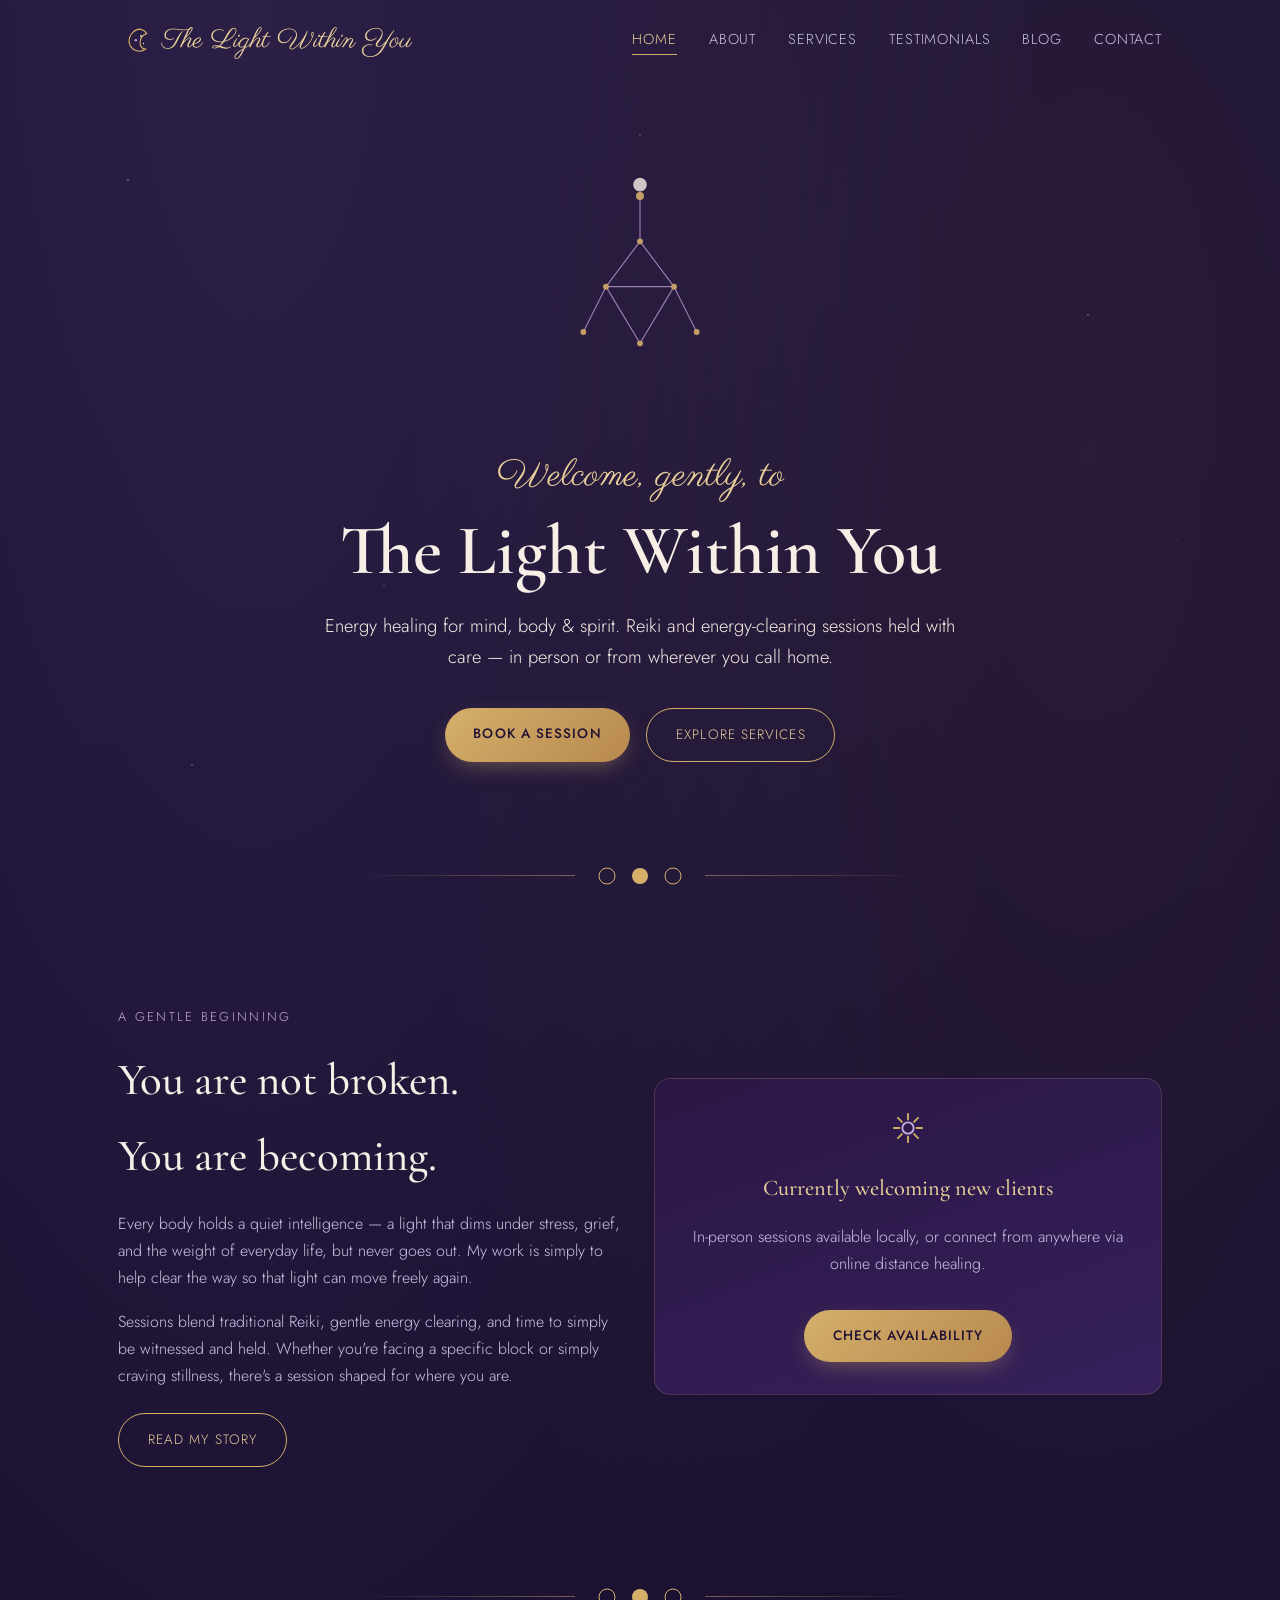
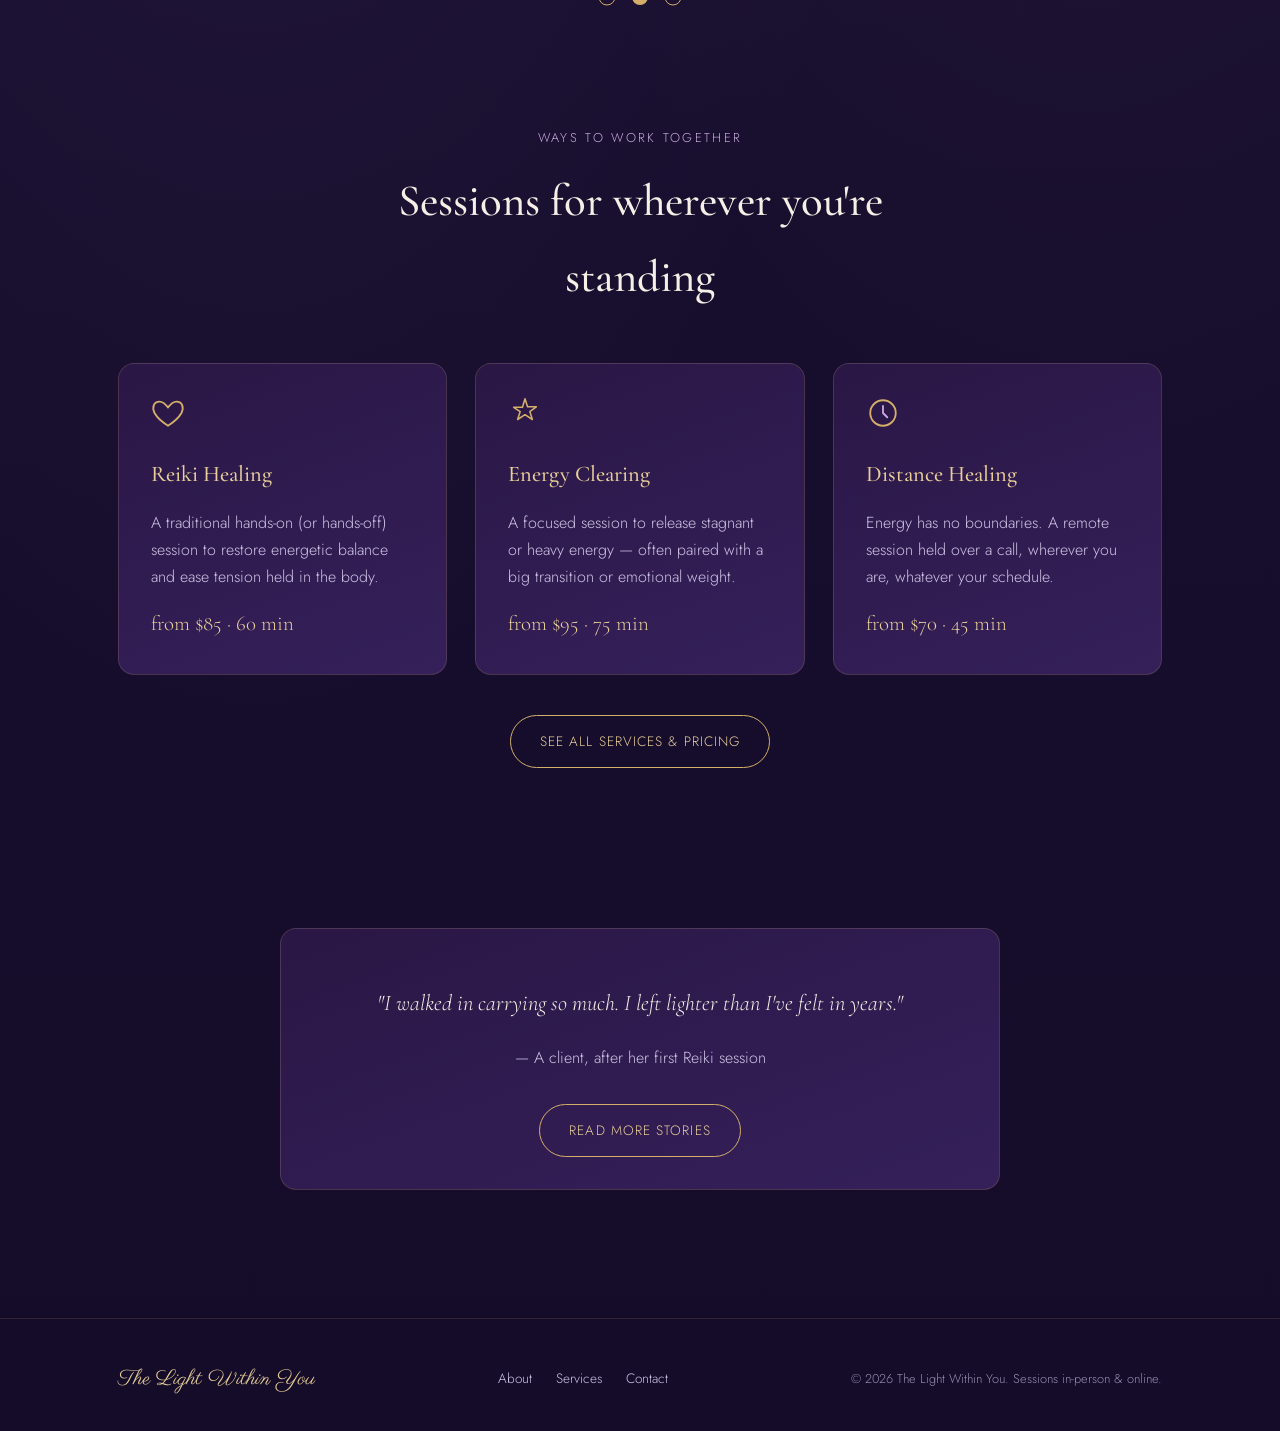
==== index.html @ 7da82b03 "Add files via upload" ====
<!DOCTYPE html>
<html lang="en">
<head>
<meta charset="UTF-8">
<meta name="viewport" content="width=device-width, initial-scale=1.0">
<title>The Light Within You — Energy Healing for Mind, Body &amp; Spirit</title>
<meta name="description" content="Reiki and energy healing sessions, in-person and online. Find the light within you.">
<link rel="preconnect" href="https://fonts.googleapis.com">
<link href="https://fonts.googleapis.com/css2?family=Cormorant+Garamond:wght@400;500;600&family=Parisienne&family=Jost:wght@300;400;500&display=swap" rel="stylesheet">
<link rel="stylesheet" href="styles.css">
</head>
<body>

<header class="site-header">
  <div class="nav-inner">
    <a href="index.html" class="logo-lockup">
      <svg viewBox="0 0 40 40" fill="none" xmlns="http://www.w3.org/2000/svg">
        <path d="M24 6C17 8 13 14 13 20c0 6.6 5.4 12 12 12 3 0 5.7-1.1 7.8-2.9C29.6 30.6 26 26.7 26 22c0-5 3.3-9.2 7.8-10.7C31.8 8 28.1 6 24 6Z" stroke="#d4af6a" stroke-width="1.3" stroke-linejoin="round"/>
        <circle cx="21" cy="19" r="1.4" fill="#c9a9e0"/>
        <circle cx="27" cy="14" r="1" fill="#f5efe6"/>
        <circle cx="30" cy="23" r="0.8" fill="#f5efe6"/>
      </svg>
      <span class="logo-word">The Light Within You</span>
    </a>
    <button class="nav-toggle" aria-label="Toggle menu" aria-expanded="false">&#9776;</button>
    <nav class="main-nav">
      <a href="index.html" class="active">Home</a>
      <a href="about.html">About</a>
      <a href="services.html">Services</a>
      <a href="testimonials.html">Testimonials</a>
      <a href="blog.html">Blog</a>
      <a href="contact.html">Contact</a>
    </nav>
  </div>
</header>

<main>
  <!-- HERO -->
  <section class="hero">
    <div class="wrap">
      <svg class="constellation" viewBox="0 0 300 220" fill="none" xmlns="http://www.w3.org/2000/svg" aria-hidden="true">
        <!-- seated figure traced as constellation lines -->
        <g stroke="#c9a9e0" stroke-width="1" stroke-linecap="round" opacity="0.8">
          <line x1="150" y1="30" x2="150" y2="70"/>
          <line x1="150" y1="70" x2="120" y2="110"/>
          <line x1="150" y1="70" x2="180" y2="110"/>
          <line x1="120" y1="110" x2="100" y2="150"/>
          <line x1="180" y1="110" x2="200" y2="150"/>
          <line x1="120" y1="110" x2="180" y2="110"/>
          <line x1="120" y1="110" x2="150" y2="160"/>
          <line x1="180" y1="110" x2="150" y2="160"/>
        </g>
        <g fill="#d4af6a">
          <circle cx="150" cy="30" r="3.5"/>
          <circle cx="150" cy="70" r="2.6"/>
          <circle cx="120" cy="110" r="2.6"/>
          <circle cx="180" cy="110" r="2.6"/>
          <circle cx="100" cy="150" r="2.6"/>
          <circle cx="200" cy="150" r="2.6"/>
          <circle cx="150" cy="160" r="2.6"/>
        </g>
        <circle cx="150" cy="20" r="6" fill="#f5efe6" opacity="0.9"/>
      </svg>

      <span class="script">Welcome, gently, to</span>
      <h1>The Light Within You</h1>
      <p class="lede" style="margin-left:auto;margin-right:auto;">
        Energy healing for mind, body &amp; spirit. Reiki and energy-clearing sessions
        held with care — in person or from wherever you call home.
      </p>
      <div class="cta-row">
        <a href="contact.html" class="btn btn-primary">Book a Session</a>
        <a href="services.html" class="btn btn-ghost">Explore Services</a>
      </div>
    </div>
  </section>

  <div class="wrap">
    <div class="moon-divider" aria-hidden="true">
      <span class="line"></span>
      <span class="phases">
        <svg viewBox="0 0 20 20"><circle cx="10" cy="10" r="8" fill="none" stroke="#d4af6a" stroke-width="1"/><path d="M10 2a8 8 0 000 16 6 6 0 010-16Z" fill="#d4af6a"/></svg>
        <svg viewBox="0 0 20 20"><circle cx="10" cy="10" r="8" fill="#d4af6a"/></svg>
        <svg viewBox="0 0 20 20"><circle cx="10" cy="10" r="8" fill="none" stroke="#d4af6a" stroke-width="1"/><path d="M10 2a8 8 0 010 16 6 6 0 000-16Z" fill="#d4af6a"/></svg>
      </span>
      <span class="line right"></span>
    </div>
  </div>

  <!-- INTRO / PHILOSOPHY -->
  <section>
    <div class="wrap">
      <div class="grid grid-2" style="align-items:center;">
        <div>
          <span class="eyebrow">A gentle beginning</span>
          <h2>You are not broken.<br>You are becoming.</h2>
          <p>
            Every body holds a quiet intelligence — a light that dims under stress,
            grief, and the weight of everyday life, but never goes out. My work is
            simply to help clear the way so that light can move freely again.
          </p>
          <p>
            Sessions blend traditional Reiki, gentle energy clearing, and time to
            simply be witnessed and held. Whether you're facing a specific block or
            simply craving stillness, there's a session shaped for where you are.
          </p>
          <a href="about.html" class="btn btn-ghost" style="margin-top:0.5rem;">Read My Story</a>
        </div>
        <div class="card center">
          <svg class="icon" style="margin:0 auto 1rem;" viewBox="0 0 24 24" fill="none"><path d="M12 2v4M12 18v4M4.9 4.9l2.8 2.8M16.3 16.3l2.8 2.8M2 12h4M18 12h4M4.9 19.1l2.8-2.8M16.3 7.7l2.8-2.8" stroke="#d4af6a" stroke-width="1.3" stroke-linecap="round"/><circle cx="12" cy="12" r="4" stroke="#c9a9e0" stroke-width="1.3"/></svg>
          <h3>Currently welcoming new clients</h3>
          <p>In-person sessions available locally, or connect from anywhere via online distance healing.</p>
          <a href="contact.html" class="btn btn-primary" style="margin-top:1rem;">Check Availability</a>
        </div>
      </div>
    </div>
  </section>

  <div class="wrap">
    <div class="moon-divider" aria-hidden="true">
      <span class="line"></span>
      <span class="phases">
        <svg viewBox="0 0 20 20"><circle cx="10" cy="10" r="8" fill="none" stroke="#d4af6a" stroke-width="1"/><path d="M10 2a8 8 0 000 16 6 6 0 010-16Z" fill="#d4af6a"/></svg>
        <svg viewBox="0 0 20 20"><circle cx="10" cy="10" r="8" fill="#d4af6a"/></svg>
        <svg viewBox="0 0 20 20"><circle cx="10" cy="10" r="8" fill="none" stroke="#d4af6a" stroke-width="1"/><path d="M10 2a8 8 0 010 16 6 6 0 000-16Z" fill="#d4af6a"/></svg>
      </span>
      <span class="line right"></span>
    </div>
  </div>

  <!-- SERVICES PREVIEW -->
  <section>
    <div class="wrap">
      <div class="section-head">
        <span class="eyebrow">Ways to work together</span>
        <h2>Sessions for wherever you're standing</h2>
      </div>
      <div class="grid grid-3">
        <div class="card">
          <svg class="icon" viewBox="0 0 24 24" fill="none"><path d="M12 21s-7-4.5-9.5-9C.5 8 2 4 6 4c2 0 4 1.5 6 4 2-2.5 4-4 6-4 4 0 5.5 4 3.5 8-2.5 4.5-9.5 9-9.5 9Z" stroke="#d4af6a" stroke-width="1.3"/></svg>
          <h3>Reiki Healing</h3>
          <p>A traditional hands-on (or hands-off) session to restore energetic balance and ease tension held in the body.</p>
          <span class="price">from $85 · 60 min</span>
        </div>
        <div class="card">
          <svg class="icon" viewBox="0 0 24 24" fill="none"><path d="M12 2l1.8 5.6H20l-4.6 3.4 1.8 5.6L12 13.2 6.8 16.6l1.8-5.6L4 8h6.2L12 2Z" stroke="#d4af6a" stroke-width="1.1" stroke-linejoin="round"/></svg>
          <h3>Energy Clearing</h3>
          <p>A focused session to release stagnant or heavy energy — often paired with a big transition or emotional weight.</p>
          <span class="price">from $95 · 75 min</span>
        </div>
        <div class="card">
          <svg class="icon" viewBox="0 0 24 24" fill="none"><circle cx="12" cy="12" r="9" stroke="#d4af6a" stroke-width="1.3"/><path d="M12 7v5l3 3" stroke="#c9a9e0" stroke-width="1.3" stroke-linecap="round"/></svg>
          <h3>Distance Healing</h3>
          <p>Energy has no boundaries. A remote session held over a call, wherever you are, whatever your schedule.</p>
          <span class="price">from $70 · 45 min</span>
        </div>
      </div>
      <div class="center" style="margin-top:2.5rem;">
        <a href="services.html" class="btn btn-ghost">See All Services &amp; Pricing</a>
      </div>
    </div>
  </section>

  <!-- TESTIMONIAL PREVIEW -->
  <section>
    <div class="wrap">
      <div class="card" style="max-width:720px;margin:0 auto;text-align:center;">
        <p style="font-family:var(--font-display);font-size:1.4rem;color:var(--cream);font-style:italic;">
          "I walked in carrying so much. I left lighter than I've felt in years."
        </p>
        <p class="muted" style="margin-top:1rem;">— A client, after her first Reiki session</p>
        <a href="testimonials.html" class="btn btn-ghost" style="margin-top:1rem;">Read More Stories</a>
      </div>
    </div>
  </section>
</main>

<footer class="site-footer">
  <div class="wrap footer-inner">
    <span class="logo-word" style="font-size:1.3rem;">The Light Within You</span>
    <nav class="footer-links">
      <a href="about.html">About</a>
      <a href="services.html">Services</a>
      <a href="contact.html">Contact</a>
    </nav>
    <span class="footer-note">&copy; 2026 The Light Within You. Sessions in-person &amp; online.</span>
  </div>
</footer>

<script src="script.js"></script>
</body>
</html>
---- styles.css ----
/* ============================================
   The Light Within You — Shared Stylesheet
   ============================================ */

:root {
  --bg-deep: #1b1035;
  --bg-plum: #2a1745;
  --bg-plum-light: #35205a;
  --violet: #3d1f6b;
  --gold: #d4af6a;
  --gold-soft: #e8cf9a;
  --lavender: #c9a9e0;
  --cream: #f5efe6;
  --cream-dim: #cfc3e6;

  --font-display: "Cormorant Garamond", serif;
  --font-script: "Parisienne", cursive;
  --font-body: "Jost", sans-serif;

  --max-width: 1100px;
}

* { box-sizing: border-box; }

html { scroll-behavior: smooth; }

body {
  margin: 0;
  background:
    radial-gradient(ellipse at 20% 0%, rgba(201, 169, 224, 0.10), transparent 55%),
    radial-gradient(ellipse at 85% 15%, rgba(212, 175, 106, 0.08), transparent 45%),
    linear-gradient(180deg, var(--bg-deep) 0%, #150c29 100%);
  color: var(--cream);
  font-family: var(--font-body);
  font-weight: 300;
  line-height: 1.7;
  min-height: 100vh;
  position: relative;
  overflow-x: hidden;
}

/* ambient stars */
body::before {
  content: "";
  position: fixed;
  inset: 0;
  pointer-events: none;
  background-image:
    radial-gradient(1.5px 1.5px at 10% 20%, rgba(245,239,230,0.55), transparent),
    radial-gradient(1px 1px at 30% 65%, rgba(245,239,230,0.4), transparent),
    radial-gradient(1.5px 1.5px at 50% 15%, rgba(212,175,106,0.5), transparent),
    radial-gradient(1px 1px at 70% 80%, rgba(245,239,230,0.35), transparent),
    radial-gradient(1.5px 1.5px at 85% 35%, rgba(245,239,230,0.5), transparent),
    radial-gradient(1px 1px at 92% 60%, rgba(212,175,106,0.4), transparent),
    radial-gradient(1.5px 1.5px at 15% 85%, rgba(245,239,230,0.4), transparent),
    radial-gradient(1px 1px at 60% 45%, rgba(245,239,230,0.3), transparent);
  background-size: 100% 100%;
  z-index: 0;
  opacity: 0.9;
}

@media (prefers-reduced-motion: no-preference) {
  body::before { animation: twinkle 7s ease-in-out infinite alternate; }
}
@keyframes twinkle {
  0% { opacity: 0.55; }
  100% { opacity: 1; }
}

a { color: inherit; text-decoration: none; }

img { max-width: 100%; display: block; }

.wrap {
  max-width: var(--max-width);
  margin: 0 auto;
  padding: 0 1.75rem;
  position: relative;
  z-index: 1;
}

/* ---------- Header / Nav ---------- */
header.site-header {
  position: relative;
  z-index: 5;
  padding: 1.5rem 0;
}

.nav-inner {
  max-width: var(--max-width);
  margin: 0 auto;
  padding: 0 1.75rem;
  display: flex;
  align-items: center;
  justify-content: space-between;
}

.logo-lockup {
  display: flex;
  align-items: center;
  gap: 0.6rem;
}

.logo-lockup svg { width: 34px; height: 34px; }

.logo-word {
  font-family: var(--font-script);
  font-size: 1.7rem;
  color: var(--gold-soft);
  line-height: 1;
}

nav.main-nav {
  display: flex;
  gap: 2rem;
  font-family: var(--font-body);
  font-size: 0.9rem;
  letter-spacing: 0.06em;
  text-transform: uppercase;
}

nav.main-nav a {
  color: var(--cream-dim);
  transition: color 0.25s ease;
  position: relative;
  padding-bottom: 4px;
}

nav.main-nav a::after {
  content: "";
  position: absolute;
  left: 0; right: 0; bottom: 0;
  height: 1px;
  background: var(--gold);
  transform: scaleX(0);
  transform-origin: left;
  transition: transform 0.3s ease;
}

nav.main-nav a:hover,
nav.main-nav a.active {
  color: var(--gold-soft);
}
nav.main-nav a:hover::after,
nav.main-nav a.active::after { transform: scaleX(1); }

.nav-toggle {
  display: none;
  background: none;
  border: 1px solid var(--gold);
  color: var(--gold-soft);
  border-radius: 6px;
  width: 42px;
  height: 38px;
  font-size: 1.2rem;
  cursor: pointer;
}

@media (max-width: 780px) {
  nav.main-nav {
    position: absolute;
    top: 70px;
    left: 1rem;
    right: 1rem;
    background: var(--bg-plum);
    border: 1px solid rgba(212,175,106,0.25);
    border-radius: 12px;
    flex-direction: column;
    gap: 0;
    padding: 0.5rem 0;
    display: none;
  }
  nav.main-nav.open { display: flex; }
  nav.main-nav a { padding: 0.9rem 1.25rem; }
  .nav-toggle { display: block; }
}

/* ---------- Buttons ---------- */
.btn {
  display: inline-block;
  font-family: var(--font-body);
  font-size: 0.85rem;
  letter-spacing: 0.08em;
  text-transform: uppercase;
  padding: 0.9rem 1.8rem;
  border-radius: 999px;
  transition: all 0.3s ease;
  cursor: pointer;
  border: 1px solid var(--gold);
}

.btn-primary {
  background: linear-gradient(135deg, var(--gold) 0%, #b8894f 100%);
  color: #201033;
  font-weight: 500;
  border: none;
  box-shadow: 0 8px 24px -8px rgba(212,175,106,0.5);
}
.btn-primary:hover { transform: translateY(-2px); box-shadow: 0 12px 28px -8px rgba(212,175,106,0.65); }

.btn-ghost {
  color: var(--gold-soft);
  background: transparent;
}
.btn-ghost:hover { background: rgba(212,175,106,0.1); }

/* ---------- Section basics ---------- */
section { position: relative; z-index: 1; padding: 5rem 0; }

.eyebrow {
  font-family: var(--font-body);
  font-size: 0.8rem;
  letter-spacing: 0.18em;
  text-transform: uppercase;
  color: var(--lavender);
  margin-bottom: 0.9rem;
  display: block;
}

h1, h2, h3 { font-family: var(--font-display); font-weight: 500; color: var(--cream); margin: 0 0 1rem; }
h1 { font-size: clamp(2.6rem, 6vw, 4.4rem); line-height: 1.05; font-weight: 600; }
h2 { font-size: clamp(2rem, 4vw, 2.8rem); }
h3 { font-size: 1.4rem; color: var(--gold-soft); }

p { color: var(--cream-dim); }
p.lede { font-size: 1.15rem; color: var(--cream); max-width: 640px; }

/* ---------- Moon phase divider (signature element) ---------- */
.moon-divider {
  display: flex;
  align-items: center;
  justify-content: center;
  gap: 1.4rem;
  padding: 2.5rem 0;
}
.moon-divider .line {
  height: 1px;
  flex: 1;
  max-width: 220px;
  background: linear-gradient(90deg, transparent, rgba(212,175,106,0.5));
}
.moon-divider .line.right { background: linear-gradient(90deg, rgba(212,175,106,0.5), transparent); }
.moon-divider .phases { display: flex; gap: 0.8rem; align-items: center; }
.moon-divider svg { width: 20px; height: 20px; }

/* ---------- Hero ---------- */
.hero {
  padding: 5rem 0 4rem;
  text-align: center;
  position: relative;
}
.hero .constellation {
  max-width: 340px;
  margin: 0 auto 1.5rem;
  opacity: 0.9;
}
.hero .script {
  font-family: var(--font-script);
  color: var(--gold-soft);
  font-size: 2.4rem;
  display: block;
  margin-bottom: 0.3rem;
}
.hero p.lede { margin: 1.4rem auto 2.2rem; text-align: center; }
.hero .cta-row { display: flex; gap: 1rem; justify-content: center; flex-wrap: wrap; }

/* ---------- Cards / grid ---------- */
.grid { display: grid; gap: 1.75rem; }
.grid-3 { grid-template-columns: repeat(3, 1fr); }
.grid-2 { grid-template-columns: repeat(2, 1fr); }
@media (max-width: 900px) { .grid-3, .grid-2 { grid-template-columns: 1fr; } }

.card {
  background: linear-gradient(160deg, var(--bg-plum) 0%, var(--bg-plum-light) 100%);
  border: 1px solid rgba(212,175,106,0.18);
  border-radius: 16px;
  padding: 2rem;
  position: relative;
}
.card .icon { width: 34px; height: 34px; margin-bottom: 1rem; color: var(--gold); }
.card .price { font-family: var(--font-display); color: var(--gold-soft); font-size: 1.3rem; margin-top: 1rem; display: block; }

/* ---------- Footer ---------- */
footer.site-footer {
  padding: 3rem 0 2.5rem;
  border-top: 1px solid rgba(212,175,106,0.15);
  margin-top: 3rem;
  position: relative;
  z-index: 1;
}
.footer-inner {
  display: flex;
  justify-content: space-between;
  align-items: center;
  flex-wrap: wrap;
  gap: 1.5rem;
}
.footer-links { display: flex; gap: 1.5rem; font-size: 0.85rem; color: var(--cream-dim); }
.footer-note { font-size: 0.8rem; color: var(--cream-dim); opacity: 0.7; }

/* ---------- Focus states ---------- */
a:focus-visible, button:focus-visible, input:focus-visible, textarea:focus-visible {
  outline: 2px solid var(--gold);
  outline-offset: 3px;
}

/* ---------- Forms ---------- */
input, textarea, select {
  font-family: var(--font-body);
  background: var(--bg-plum);
  border: 1px solid rgba(212,175,106,0.3);
  color: var(--cream);
  padding: 0.85rem 1rem;
  border-radius: 10px;
  width: 100%;
}
label { font-size: 0.85rem; color: var(--lavender); letter-spacing: 0.04em; display: block; margin-bottom: 0.4rem; }
.field { margin-bottom: 1.3rem; }

/* utility */
.center { text-align: center; }
.muted { color: var(--cream-dim); }
.section-head { max-width: 620px; margin: 0 auto 3rem; text-align: center; }
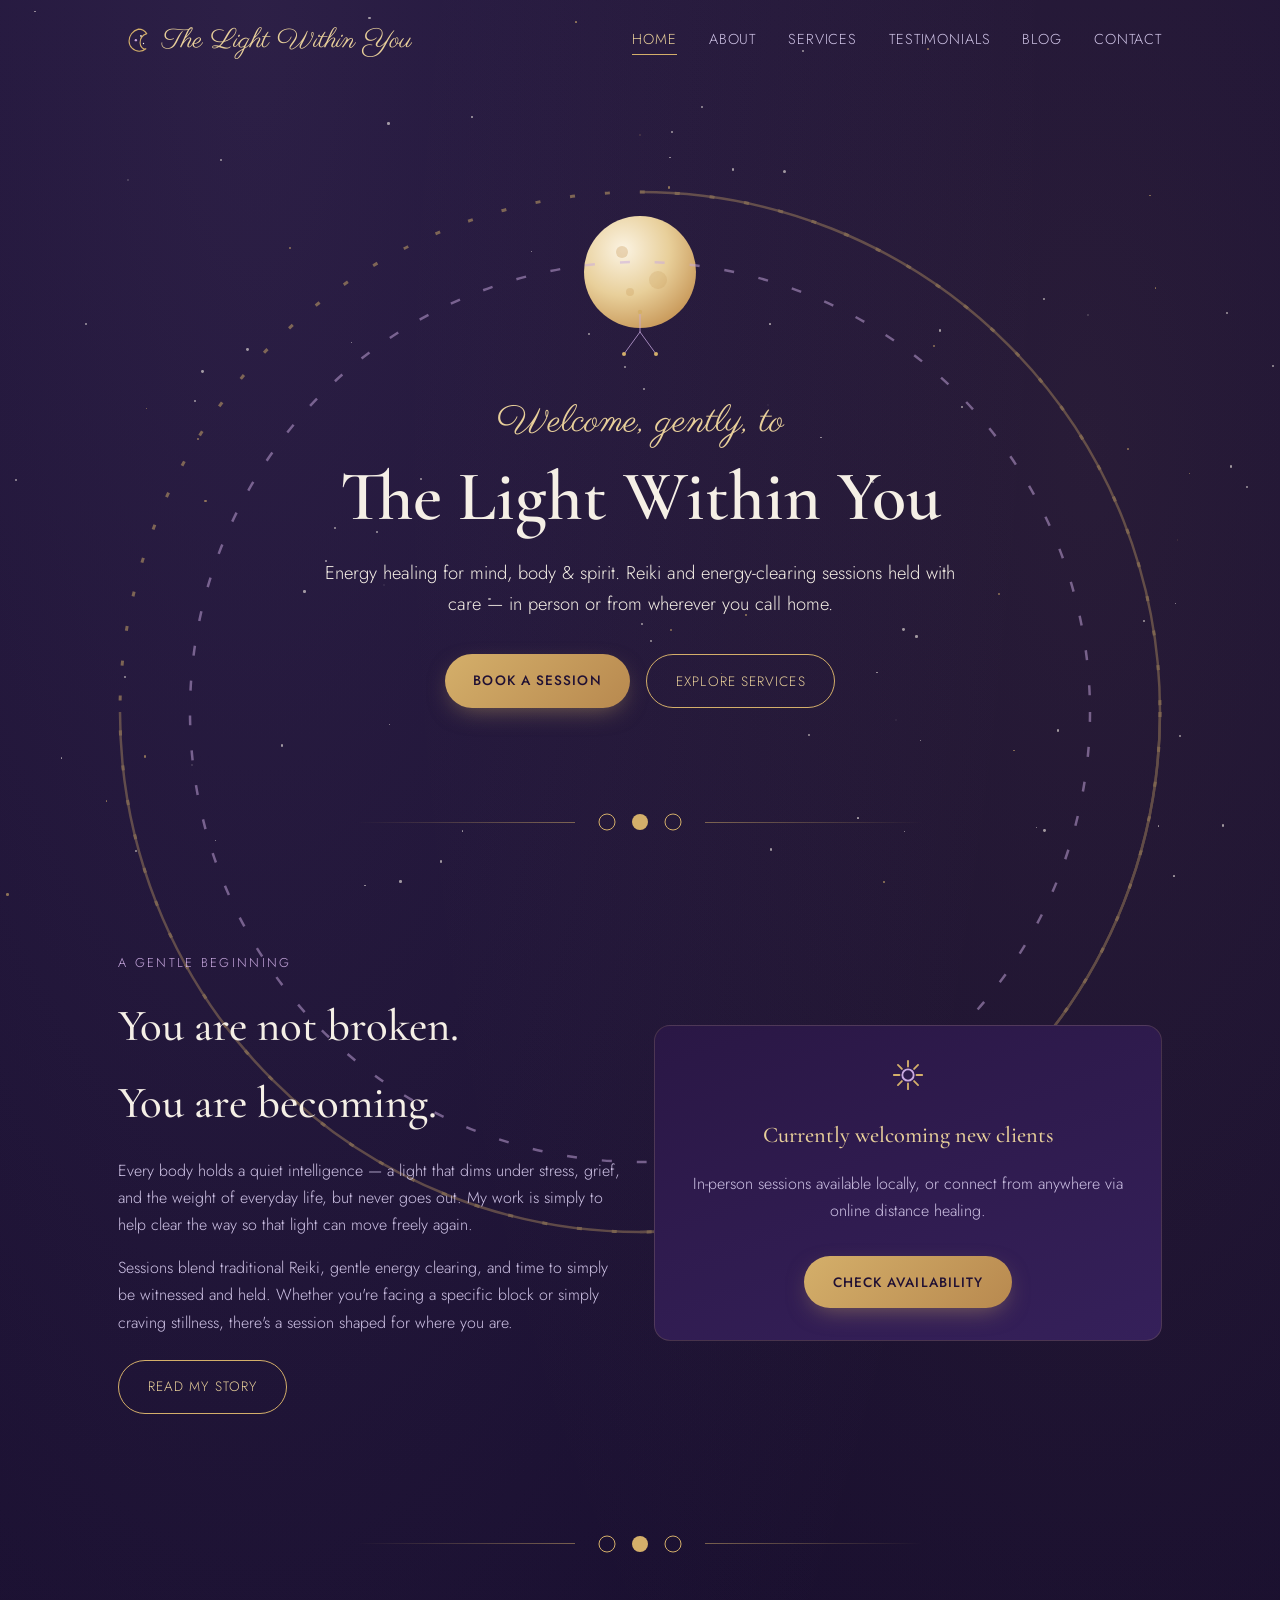
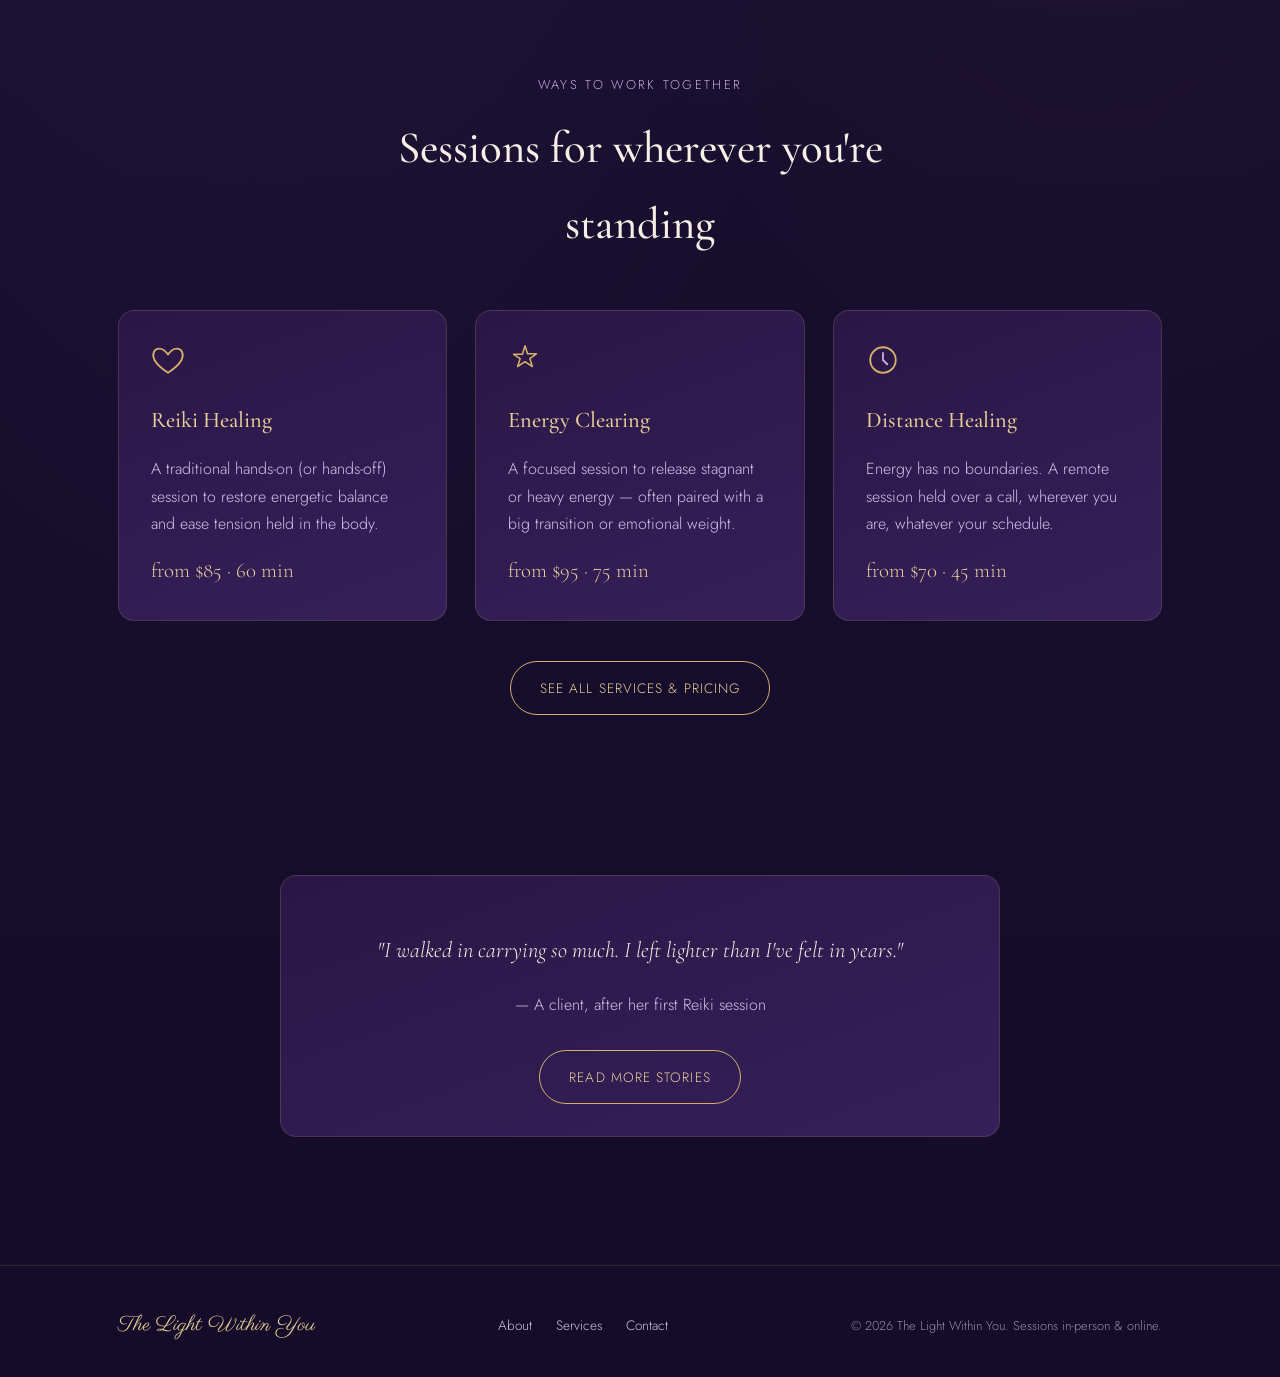
==== commit 17967a84: "Add moon graphic and update hero section" ====
--- a/index.html
+++ b/index.html
@@ -38,29 +38,40 @@
   <!-- HERO -->
   <section class="hero">
     <div class="wrap">
-      <svg class="constellation" viewBox="0 0 300 220" fill="none" xmlns="http://www.w3.org/2000/svg" aria-hidden="true">
-        <!-- seated figure traced as constellation lines -->
-        <g stroke="#c9a9e0" stroke-width="1" stroke-linecap="round" opacity="0.8">
-          <line x1="150" y1="30" x2="150" y2="70"/>
-          <line x1="150" y1="70" x2="120" y2="110"/>
-          <line x1="150" y1="70" x2="180" y2="110"/>
-          <line x1="120" y1="110" x2="100" y2="150"/>
-          <line x1="180" y1="110" x2="200" y2="150"/>
-          <line x1="120" y1="110" x2="180" y2="110"/>
-          <line x1="120" y1="110" x2="150" y2="160"/>
-          <line x1="180" y1="110" x2="150" y2="160"/>
-        </g>
-        <g fill="#d4af6a">
-          <circle cx="150" cy="30" r="3.5"/>
-          <circle cx="150" cy="70" r="2.6"/>
-          <circle cx="120" cy="110" r="2.6"/>
-          <circle cx="180" cy="110" r="2.6"/>
-          <circle cx="100" cy="150" r="2.6"/>
-          <circle cx="200" cy="150" r="2.6"/>
-          <circle cx="150" cy="160" r="2.6"/>
-        </g>
-        <circle cx="150" cy="20" r="6" fill="#f5efe6" opacity="0.9"/>
-      </svg>
+      <div class="hero-moon">
+        <div class="halo" aria-hidden="true"></div>
+        <svg class="mandala" viewBox="0 0 220 220" fill="none" xmlns="http://www.w3.org/2000/svg" aria-hidden="true" style="position:absolute;inset:0;opacity:0.5;">
+          <circle cx="110" cy="110" r="104" stroke="#d4af6a" stroke-width="0.6" stroke-dasharray="1 6"/>
+          <circle cx="110" cy="110" r="90" stroke="#c9a9e0" stroke-width="0.5" stroke-dasharray="2 5"/>
+          <g stroke="#d4af6a" stroke-width="0.5" opacity="0.7">
+            <path d="M110 6a104 104 0 010 208" />
+            <path d="M6 110a104 104 0 00208 0" />
+          </g>
+        </svg>
+        <svg viewBox="0 0 220 220" width="220" height="220" aria-hidden="true">
+          <defs>
+            <radialGradient id="moonBody" cx="35%" cy="30%" r="75%">
+              <stop offset="0%" stop-color="#fbf3e2"/>
+              <stop offset="55%" stop-color="#e8cf9a"/>
+              <stop offset="100%" stop-color="#c99a5b"/>
+            </radialGradient>
+          </defs>
+          <circle cx="110" cy="110" r="56" fill="url(#moonBody)"/>
+          <circle cx="92" cy="90" r="6" fill="#c99a5b" opacity="0.35"/>
+          <circle cx="128" cy="118" r="9" fill="#c99a5b" opacity="0.25"/>
+          <circle cx="100" cy="130" r="4" fill="#c99a5b" opacity="0.3"/>
+          <g stroke="#c9a9e0" stroke-width="0.9" stroke-linecap="round" opacity="0.85">
+            <line x1="110" y1="150" x2="110" y2="170"/>
+            <line x1="110" y1="170" x2="94" y2="192"/>
+            <line x1="110" y1="170" x2="126" y2="192"/>
+          </g>
+          <g fill="#d4af6a">
+            <circle cx="110" cy="150" r="2.2"/>
+            <circle cx="94" cy="192" r="2"/>
+            <circle cx="126" cy="192" r="2"/>
+          </g>
+        </svg>
+      </div>
 
       <span class="script">Welcome, gently, to</span>
       <h1>The Light Within You</h1>
--- a/styles.css
+++ b/styles.css
@@ -39,32 +39,51 @@
   overflow-x: hidden;
 }
 
-/* ambient stars */
+/* ambient base stars (soft depth layer) */
 body::before {
   content: "";
   position: fixed;
   inset: 0;
   pointer-events: none;
   background-image:
-    radial-gradient(1.5px 1.5px at 10% 20%, rgba(245,239,230,0.55), transparent),
-    radial-gradient(1px 1px at 30% 65%, rgba(245,239,230,0.4), transparent),
-    radial-gradient(1.5px 1.5px at 50% 15%, rgba(212,175,106,0.5), transparent),
-    radial-gradient(1px 1px at 70% 80%, rgba(245,239,230,0.35), transparent),
-    radial-gradient(1.5px 1.5px at 85% 35%, rgba(245,239,230,0.5), transparent),
-    radial-gradient(1px 1px at 92% 60%, rgba(212,175,106,0.4), transparent),
-    radial-gradient(1.5px 1.5px at 15% 85%, rgba(245,239,230,0.4), transparent),
-    radial-gradient(1px 1px at 60% 45%, rgba(245,239,230,0.3), transparent);
+    radial-gradient(1.5px 1.5px at 10% 20%, rgba(245,239,230,0.4), transparent),
+    radial-gradient(1px 1px at 30% 65%, rgba(245,239,230,0.3), transparent),
+    radial-gradient(1.5px 1.5px at 50% 15%, rgba(212,175,106,0.35), transparent),
+    radial-gradient(1px 1px at 70% 80%, rgba(245,239,230,0.25), transparent),
+    radial-gradient(1.5px 1.5px at 85% 35%, rgba(245,239,230,0.35), transparent),
+    radial-gradient(1px 1px at 92% 60%, rgba(212,175,106,0.3), transparent),
+    radial-gradient(1.5px 1.5px at 15% 85%, rgba(245,239,230,0.3), transparent),
+    radial-gradient(1px 1px at 60% 45%, rgba(245,239,230,0.2), transparent);
   background-size: 100% 100%;
   z-index: 0;
-  opacity: 0.9;
-}
+  opacity: 0.8;
+}
+
+/* JS-generated starfield */
+.stars-bg {
+  position: fixed;
+  inset: 0;
+  z-index: 0;
+  pointer-events: none;
+  overflow: hidden;
+}
+
+.star {
+  position: absolute;
+  border-radius: 50%;
+  background: var(--cream);
+  opacity: 0.6;
+}
+
+.star.gold { background: var(--gold); }
 
 @media (prefers-reduced-motion: no-preference) {
-  body::before { animation: twinkle 7s ease-in-out infinite alternate; }
-}
-@keyframes twinkle {
-  0% { opacity: 0.55; }
-  100% { opacity: 1; }
+  .star { animation: star-twinkle ease-in-out infinite; }
+}
+
+@keyframes star-twinkle {
+  0%, 100% { opacity: var(--min-op, 0.15); transform: scale(1); }
+  50% { opacity: var(--max-op, 0.9); transform: scale(1.4); }
 }
 
 a { color: inherit; text-decoration: none; }
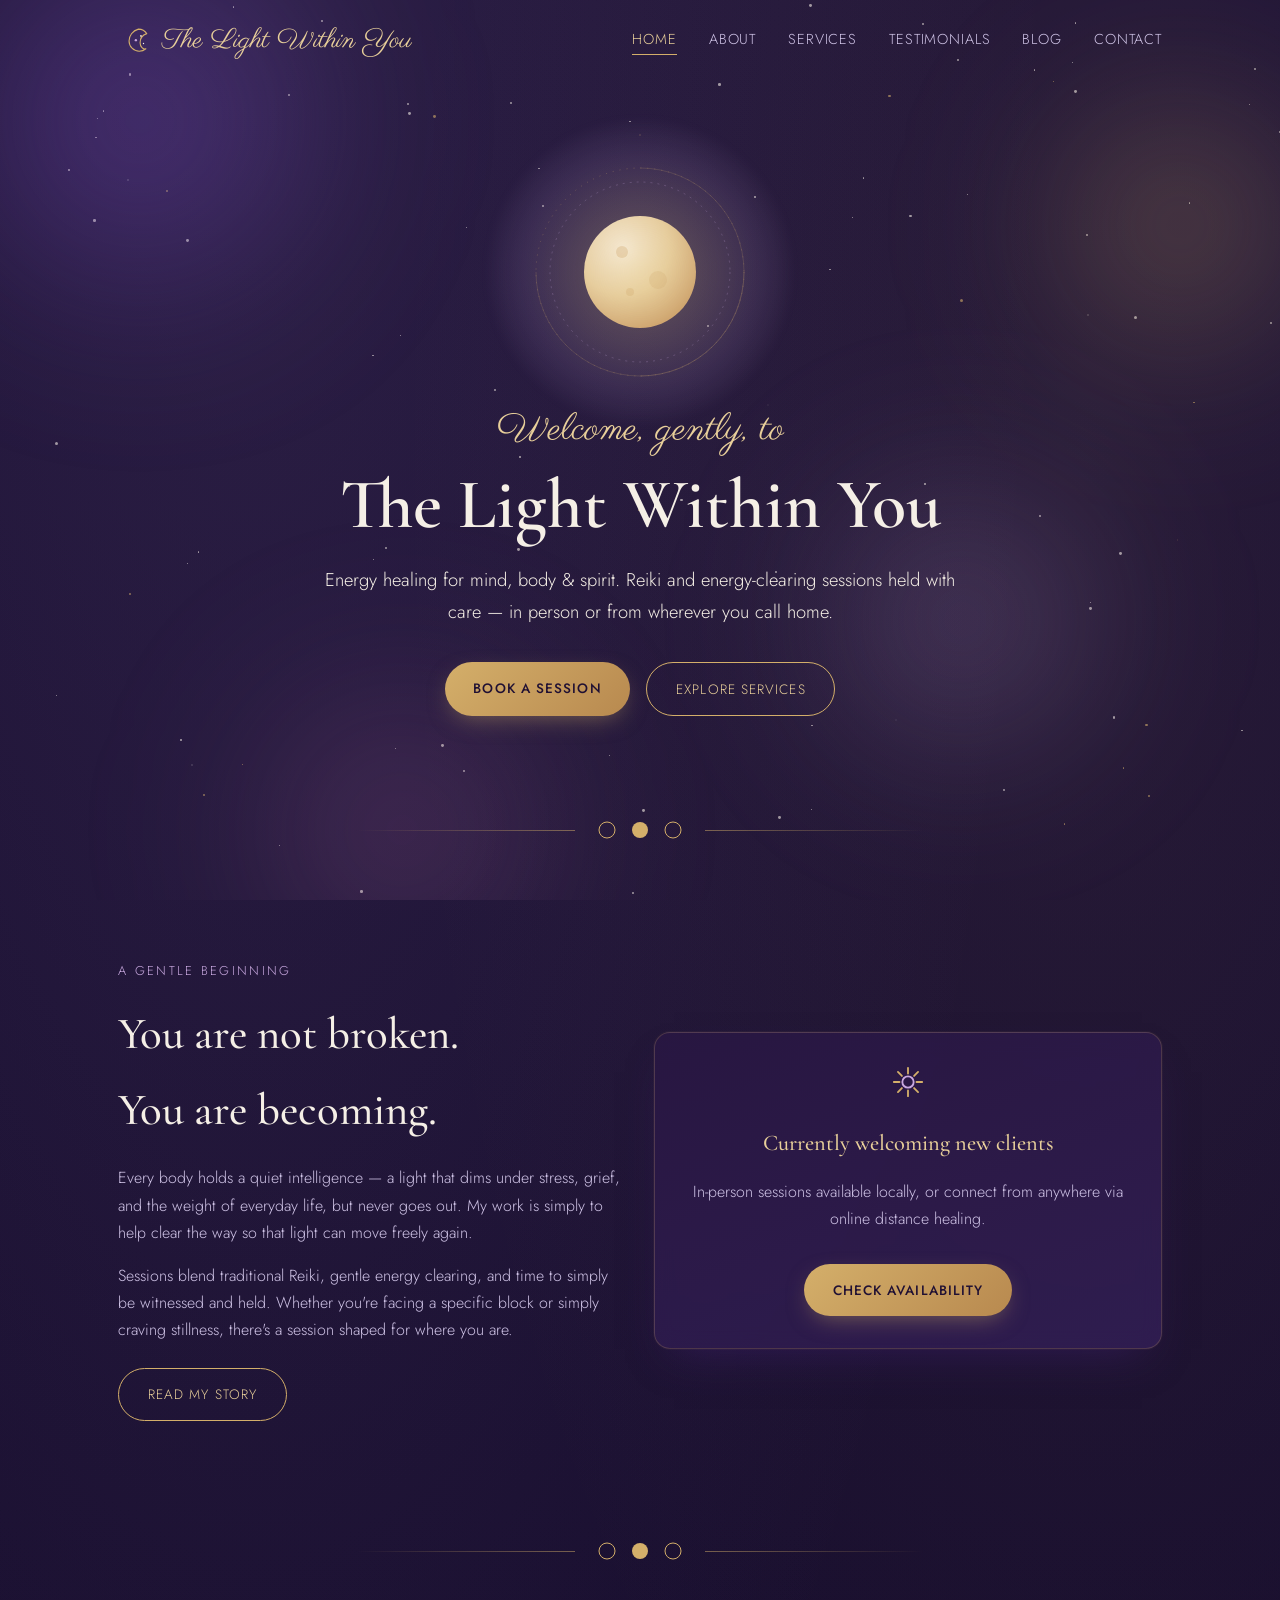
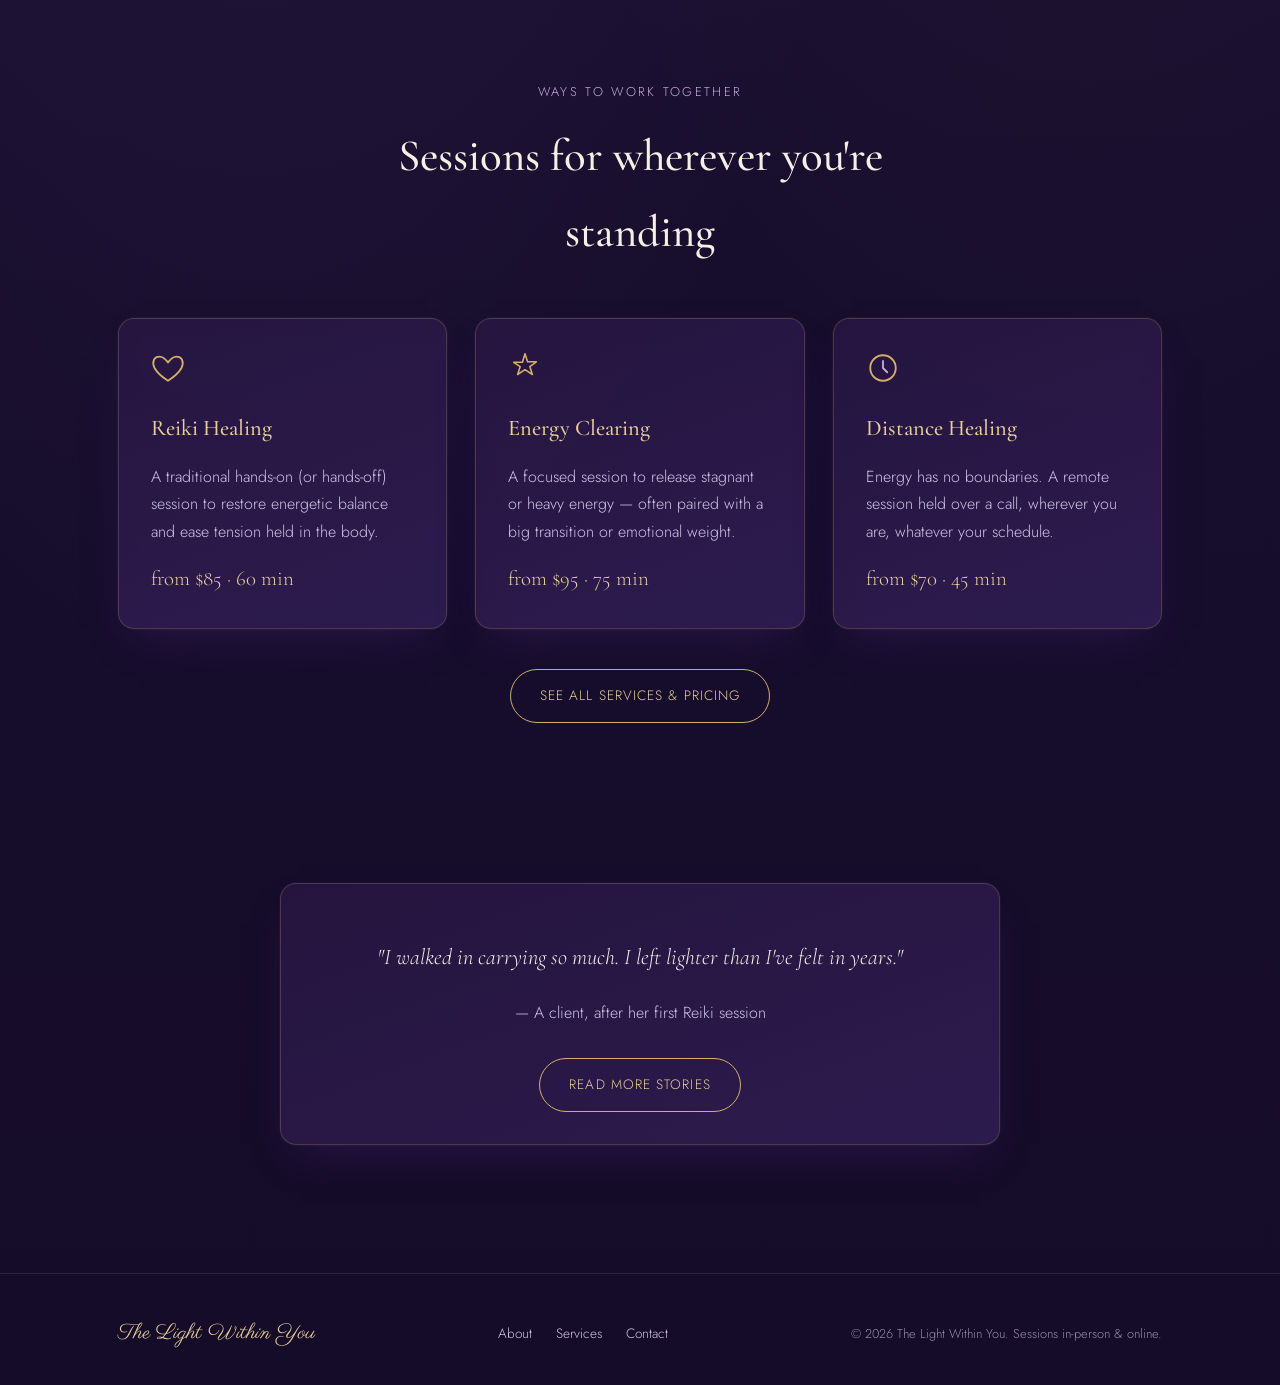
==== commit 4b994a87: "Clean up SVG elements in index.html Removed decorative lines and circles from SVG." ====
--- a/index.html
+++ b/index.html
@@ -60,16 +60,6 @@
           <circle cx="92" cy="90" r="6" fill="#c99a5b" opacity="0.35"/>
           <circle cx="128" cy="118" r="9" fill="#c99a5b" opacity="0.25"/>
           <circle cx="100" cy="130" r="4" fill="#c99a5b" opacity="0.3"/>
-          <g stroke="#c9a9e0" stroke-width="0.9" stroke-linecap="round" opacity="0.85">
-            <line x1="110" y1="150" x2="110" y2="170"/>
-            <line x1="110" y1="170" x2="94" y2="192"/>
-            <line x1="110" y1="170" x2="126" y2="192"/>
-          </g>
-          <g fill="#d4af6a">
-            <circle cx="110" cy="150" r="2.2"/>
-            <circle cx="94" cy="192" r="2"/>
-            <circle cx="126" cy="192" r="2"/>
-          </g>
         </svg>
       </div>
 
--- a/styles.css
+++ b/styles.css
@@ -37,6 +37,52 @@
   min-height: 100vh;
   position: relative;
   overflow-x: hidden;
+}
+
+/* luminous drifting orbs — the "dreamy glow" layer */
+.glow-orbs {
+  position: fixed;
+  inset: 0;
+  z-index: 0;
+  pointer-events: none;
+  overflow: hidden;
+}
+.glow-orb {
+  position: absolute;
+  border-radius: 50%;
+  filter: blur(70px);
+  mix-blend-mode: screen;
+  opacity: 0.55;
+}
+.glow-orb.violet {
+  width: 480px; height: 480px;
+  top: -120px; left: -100px;
+  background: radial-gradient(circle, rgba(125,80,200,0.75), transparent 70%);
+}
+.glow-orb.gold {
+  width: 360px; height: 360px;
+  top: 5%; right: -80px;
+  background: radial-gradient(circle, rgba(212,175,106,0.55), transparent 70%);
+}
+.glow-orb.rose {
+  width: 420px; height: 420px;
+  bottom: -140px; left: 15%;
+  background: radial-gradient(circle, rgba(201,120,180,0.4), transparent 70%);
+}
+.glow-orb.lavender {
+  width: 380px; height: 380px;
+  bottom: 10%; right: 10%;
+  background: radial-gradient(circle, rgba(201,169,224,0.45), transparent 70%);
+}
+@media (prefers-reduced-motion: no-preference) {
+  .glow-orb { animation: orb-drift 22s ease-in-out infinite; }
+  .glow-orb.gold { animation-duration: 26s; animation-delay: -4s; }
+  .glow-orb.rose { animation-duration: 30s; animation-delay: -10s; }
+  .glow-orb.lavender { animation-duration: 24s; animation-delay: -7s; }
+}
+@keyframes orb-drift {
+  0%, 100% { transform: translate(0, 0) scale(1); }
+  50% { transform: translate(30px, -25px) scale(1.08); }
 }
 
 /* ambient base stars (soft depth layer) */
@@ -273,6 +319,31 @@
   margin: 0 auto 1.5rem;
   opacity: 0.9;
 }
+.hero-moon {
+  position: relative;
+  width: 220px;
+  height: 220px;
+  margin: 0 auto 1rem;
+}
+.hero-moon .halo {
+  position: absolute;
+  inset: -40px;
+  border-radius: 50%;
+  background: radial-gradient(circle, rgba(232,207,154,0.35), rgba(201,169,224,0.12) 55%, transparent 75%);
+  filter: blur(6px);
+}
+@media (prefers-reduced-motion: no-preference) {
+  .hero-moon .halo { animation: halo-pulse 5s ease-in-out infinite; }
+  .hero-moon .mandala { animation: mandala-spin 90s linear infinite; }
+}
+@keyframes halo-pulse {
+  0%, 100% { opacity: 0.75; transform: scale(1); }
+  50% { opacity: 1; transform: scale(1.06); }
+}
+@keyframes mandala-spin {
+  from { transform: rotate(0deg); }
+  to { transform: rotate(360deg); }
+}
 .hero .script {
   font-family: var(--font-script);
   color: var(--gold-soft);
@@ -290,11 +361,19 @@
 @media (max-width: 900px) { .grid-3, .grid-2 { grid-template-columns: 1fr; } }
 
 .card {
-  background: linear-gradient(160deg, var(--bg-plum) 0%, var(--bg-plum-light) 100%);
-  border: 1px solid rgba(212,175,106,0.18);
+  background: linear-gradient(160deg, rgba(42,23,69,0.75) 0%, rgba(53,32,90,0.75) 100%);
+  backdrop-filter: blur(10px);
+  border: 1px solid rgba(212,175,106,0.22);
   border-radius: 16px;
   padding: 2rem;
   position: relative;
+  box-shadow: 0 0 0 1px rgba(212,175,106,0.04), 0 20px 40px -20px rgba(61,31,107,0.6);
+  transition: box-shadow 0.35s ease, transform 0.35s ease, border-color 0.35s ease;
+}
+.card:hover {
+  border-color: rgba(212,175,106,0.45);
+  box-shadow: 0 0 40px -10px rgba(212,175,106,0.35), 0 20px 40px -20px rgba(61,31,107,0.7);
+  transform: translateY(-3px);
 }
 .card .icon { width: 34px; height: 34px; margin-bottom: 1rem; color: var(--gold); }
 .card .price { font-family: var(--font-display); color: var(--gold-soft); font-size: 1.3rem; margin-top: 1rem; display: block; }
